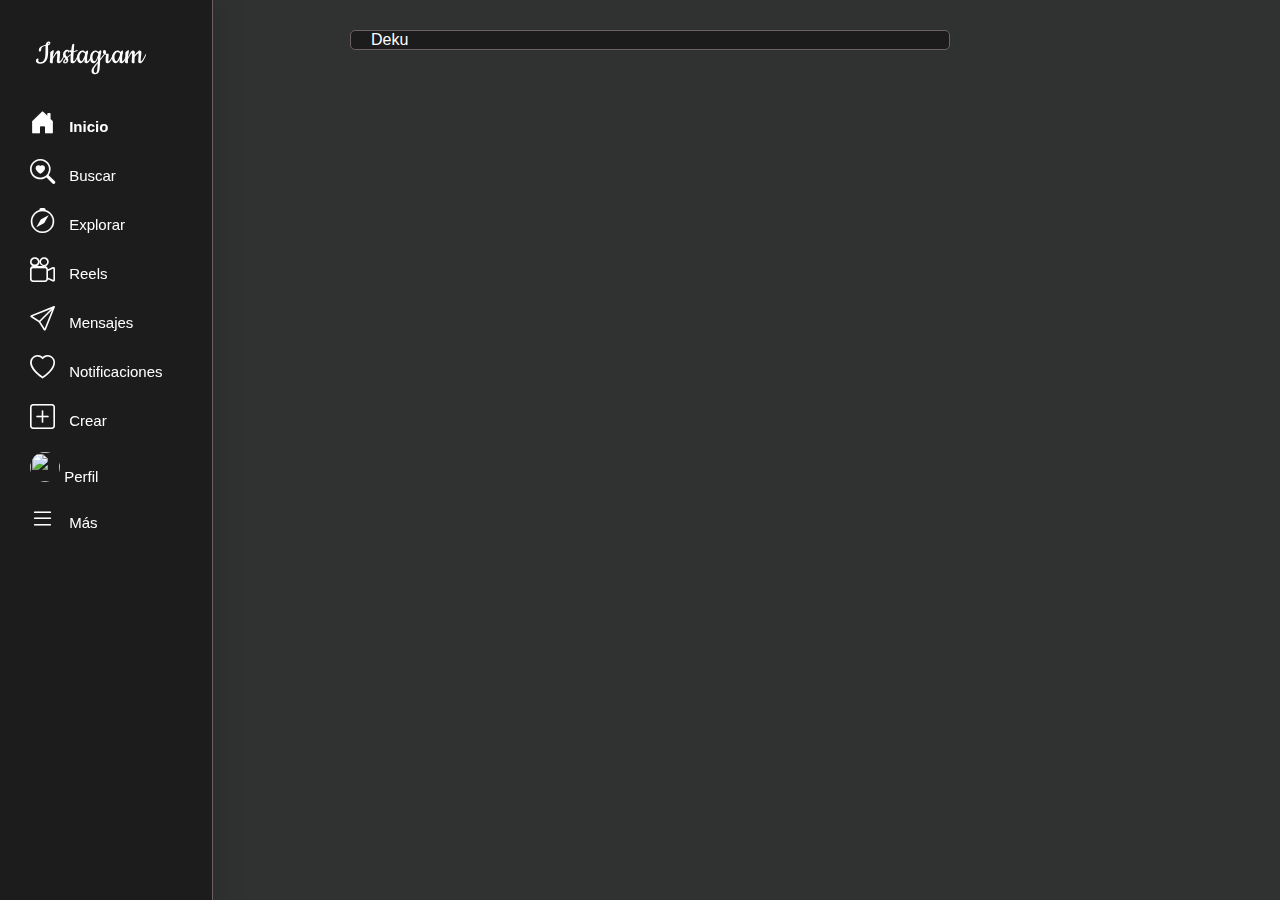
==== Proyecto01/index.html @ 879c804a "Avance de posicionamiento de las Stories" ====
<!DOCTYPE html>
<html lang="es">
<head>
    <meta charset="UTF-8">
    <meta http-equiv="X-UA-Compatible" content="IE=edge">
    <meta name="viewport" content="width=device-width, initial-scale=1.0">
    <link rel="stylesheet" href="./css/estilos.css">
    <!-- LIBRERIA DE ICONS BOOSTRAP -->
    <link rel="stylesheet" href="https://cdn.jsdelivr.net/npm/bootstrap-icons@1.10.3/font/bootstrap-icons.css">
    <!-- LINKS DE GOOGLE FONTS  -->
    <link rel="preconnect" href="https://fonts.googleapis.com">
    <link rel="preconnect" href="https://fonts.gstatic.com" crossorigin>
    <link href="https://fonts.googleapis.com/css2?family=Cookie&family=Lobster&display=swap" rel="stylesheet">
    <title>Instagram Itzel</title>
</head>
<body>
    <main>
        <nav>
            <!-- CREAMOS UN DIV PARA EL MENU DONDE PONEMOS EL ICONO DE BOOSTRAP JUNTO CON EL TEXTO -->
            <div class="menu">
                <a href="#" id="logo"> Instagram</a>
                <ul>
                    <li><a href="inicio.html"><i class="bi bi-house-door-fill"></i><strong> Inicio</strong></a></li>
                    <li><a href="#"><i class="bi bi-search-heart"></i> Buscar</a></li>
                    <li><a href="#"><i class="bi bi-compass"></i> Explorar</a></li>
                    <li><a href="#"><i class="bi bi-camera-reels"></i> Reels</a></li>
                    <li><a href="#"><i class="bi bi-send"></i> Mensajes</a></li>
                    <li><a href="#"><i class="bi bi-heart"></i> Notificaciones</a></li>
                    <li><a href="#"><i class="bi bi-plus-square"></i> Crear</a></li>
                    <li><a href="#"><img src="./assets/img/Captura de pantalla (40).png" alt=""> Perfil</a></li>
                    <li> <a href="" id="mas-info"> <i class="bi bi-list"></i> Más</a></li>
                </ul>
            
            </div>
        </nav>            
        <section>
            <div class="cuerpo-superior">
                <div class="Stories">Deku</div>
            </div>
        </section>
  
        <!-- EMPEZAMOS A CREAR LA SEGUNDA PARTE DE LA PAGINA DE INSTAGRAM -->

    </main>
</body>
</html>
---- Proyecto01/css/estilos.css ----
/* importamos hojas de estilo */
@import url('estilos_2.css');


/* RAIZ DE LOS COLORES */
:root{
    /* CREAMOS LAS VARIABLES DE COLOR DE LA SIGUIENTE MANERA */
    --bg-color: #303131;
    --menu-color: #1d1c1c;
    --text-color:#fff;
    --color-border: #6d5f5f;
}

/* SELECCIONAMOS TODA LA PAGINA EN SU TOTALIDAD "* SELECCIONA TODOS LOS ELEMENTOS DEL DOCUMENTO" */
/* TODO LO QUE PONGAMOS A QUI VA A AFECTAR ABSOLUTAMENTE TODOOO */
*{
    /* CON EL PADDING Y EL MARGIN SE SELECCIONA TODO HASTA LA ESQUINA */
  padding: 0;
  margin: 0;
  /* TEXT-DECORATIONLE QUITA LA LINEA DE ABAJO DE LOS LINKS DEL MENU */
  text-decoration: none;
  color: var(--text-color);
  font-family: 'Lucida Sans Unicode', 'Lucida Grande', sans-serif;
}


body{
    background-color: var(--bg-color);
}
/* PUNTO PARA LLAMAR LAS CLASES */
.menu{
    display: flex;
    flex-direction: column;
    background-color: var(--menu-color);
    color:var(--text-color);
    /* EL PISITION FIXED HACE QUE EL MENU SE QUEDE QUIETO MIENTRAS QUE EL USUARIO VA HACIENDO SCROLL */
    position:fixed;
    padding: 10px;
    width: 15%;
    /* altura del 100 para que agarre toda la pagina el menu */
    height: 100vh;
    border-right:1px solid var(--color-border);
    /* SOMBRA CUANDO SE LE PASE EL CURSOR */
    box-shadow:5px 0 30px rgba(0,0,0,.1);
}
.menu ul li a i{
    font-size: 25px;
    display: inline;
    padding: 10px;
}
.menu ul li a{
    display: block;
    padding: 10px;
    font-size: 15px;
}
.menu ul li a img{
    width: 30px;
    height: 30px;
    border-radius: 140%;
    margin-left: 10px;

}
/* HOVER SE OCUPA PARA CUANDO EL MOUSE SE PASA SOBRE LOS ELEMENTOS ESTOS SE PONGAN DE UN COLOR  */
a:hover{
    background-color:var(--bg-color);
    border-radius: 30px;

}

/* GATITO PARA TRAER LOS IDS  */
#logo{
    font-family:'Cookie', cursive;
    font-size: 35px;
    padding: 25px;
}
/* hola */
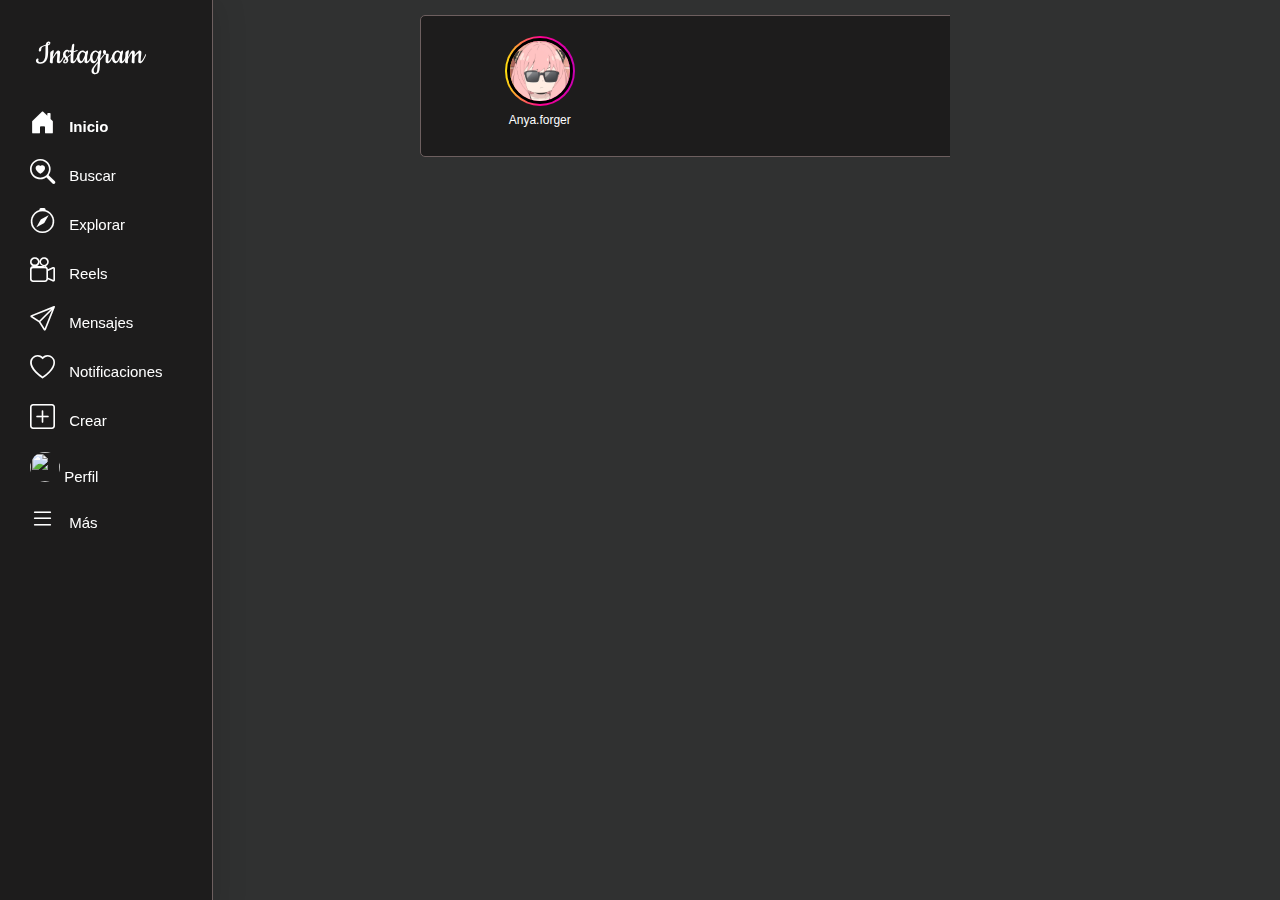
==== commit 9fb16c66: "Estilos de las historias gradientes completado" ====
--- a/Proyecto01/index.html
+++ b/Proyecto01/index.html
@@ -32,15 +32,30 @@
                 </ul>
             
             </div>
-        </nav>            
+        </nav>     
+        <!-- EMPEZAMOS A CREAR LA SEGUNDA PARTE DE LA PAGINA DE INSTAGRAM -->       
         <section>
             <div class="cuerpo-superior">
-                <div class="Stories">Deku</div>
-            </div>
+                <div class="Stories">
+                    <ul class="container-gradiente">
+                        <li class="image-container"><img src="./assets/img/anya.jpg" alt=""></li>
+                        <li><p>Anya.forger</p></li>
+                    </ul>
+                    <ul class="container-perfil">
+                        <li class="gradiente"><img src="" alt=""></li>
+                        <li><p></p></li>
+                    </ul>
+                    <ul class="container-perfil">
+                        <li class="gradiente"><img src="" alt=""></li>
+                        <li><p></p></li>
+                    </ul>
+                    <ul class="container-perfil">
+                        <li class="gradiente"><img src="" alt=""></li>
+                        <li><p></p></li>
+                    </ul>
+                    </div>
+                </div>
         </section>
-  
-        <!-- EMPEZAMOS A CREAR LA SEGUNDA PARTE DE LA PAGINA DE INSTAGRAM -->
-
     </main>
 </body>
 </html>--- a/Proyecto01/css/estilos.css
+++ b/Proyecto01/css/estilos.css
@@ -1,3 +1,7 @@
+
+/* px/16=rem (aqui rem son los mejores en vez de pixeles, la cantidad de pixeles entre 16 saldran los rems) */
+
+
 /* importamos hojas de estilo */
 @import url('estilos_2.css');
 
@@ -7,7 +11,7 @@
     /* CREAMOS LAS VARIABLES DE COLOR DE LA SIGUIENTE MANERA */
     --bg-color: #303131;
     --menu-color: #1d1c1c;
-    --text-color:#fff;
+    --text-color:#ffffff;
     --color-border: #6d5f5f;
 }
 
@@ -22,7 +26,6 @@
   color: var(--text-color);
   font-family: 'Lucida Sans Unicode', 'Lucida Grande', sans-serif;
 }
-
 
 body{
     background-color: var(--bg-color);
@@ -52,6 +55,7 @@
     display: block;
     padding: 10px;
     font-size: 15px;
+    color: var(--text-color);
 }
 .menu ul li a img{
     width: 30px;
@@ -72,6 +76,7 @@
     font-family:'Cookie', cursive;
     font-size: 35px;
     padding: 25px;
+    color: var(--text-color);
 }
 /* hola */
 
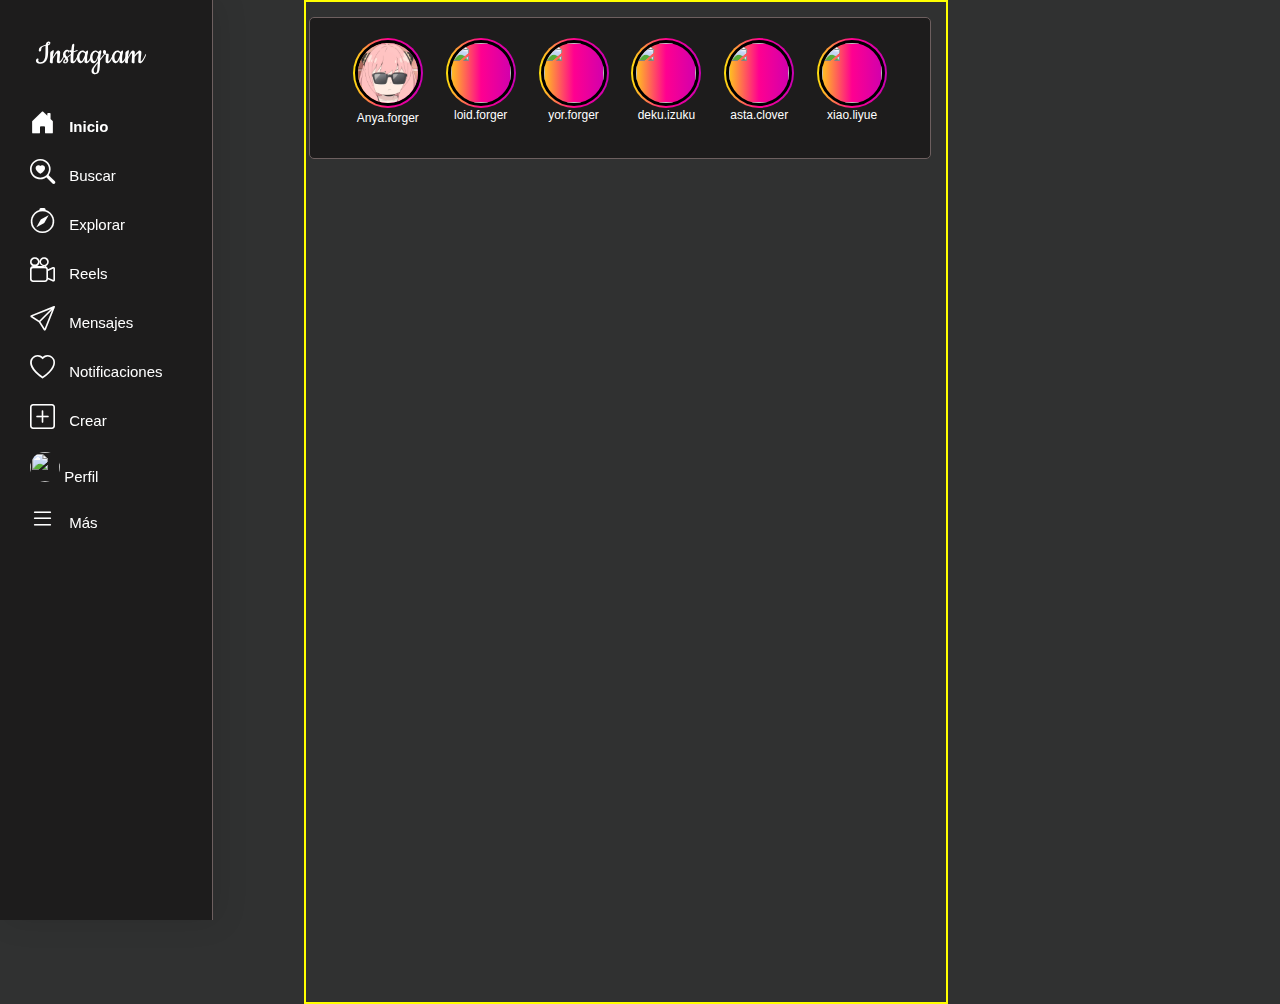
==== commit 53b2e0aa: "Stories puliendo detalles" ====
--- a/Proyecto01/index.html
+++ b/Proyecto01/index.html
@@ -39,19 +39,27 @@
                 <div class="Stories">
                     <ul class="container-gradiente">
                         <li class="image-container"><img src="./assets/img/anya.jpg" alt=""></li>
-                        <li><p>Anya.forger</p></li>
+                        <li><a href="#">Anya.forger</a></li>
                     </ul>
-                    <ul class="container-perfil">
-                        <li class="gradiente"><img src="" alt=""></li>
-                        <li><p></p></li>
+                    <ul class="container-gradiente">
+                        <li class="image-container"><img src="./assets/img/𝐋𝗈𝗂𝖽 𝐅𝗈𝗋𝗀𝖾𝗋.jpg" alt=""></li>
+                        <li><a href="#"href="#">loid.forger</a></li>
                     </ul>
-                    <ul class="container-perfil">
-                        <li class="gradiente"><img src="" alt=""></li>
-                        <li><p></p></li>
+                    <ul class="container-gradiente">
+                        <li class="image-container"><img src="./assets/img/𝐘𝗈𝗋 𝐅𝗈𝗋𝗀𝖾𝗋.jpg" alt=""></li>
+                        <li><a href="#">yor.forger</a></li>
                     </ul>
-                    <ul class="container-perfil">
-                        <li class="gradiente"><img src="" alt=""></li>
-                        <li><p></p></li>
+                    <ul class="container-gradiente">
+                        <li class="image-container"><img src="./assets/img/deku.jpg" alt=""></li>
+                        <li><a href="#">deku.izuku</a></li>
+                    </ul>
+                    <ul class="container-gradiente">
+                        <li class="image-container"><img src="./assets/img/asta.jpg" alt=""></li>
+                        <li><a href="#">asta.clover</a></li>
+                    </ul>
+                    <ul class="container-gradiente">
+                        <li class="image-container"><img src="./assets/img/xiao.jpg" alt=""></li>
+                        <li><a href="#">xiao.liyue</a></li>
                     </ul>
                     </div>
                 </div>
--- a/Proyecto01/css/estilos.css
+++ b/Proyecto01/css/estilos.css
@@ -29,6 +29,7 @@
 
 body{
     background-color: var(--bg-color);
+    background: var(--bg-color);
 }
 /* PUNTO PARA LLAMAR LAS CLASES */
 .menu{
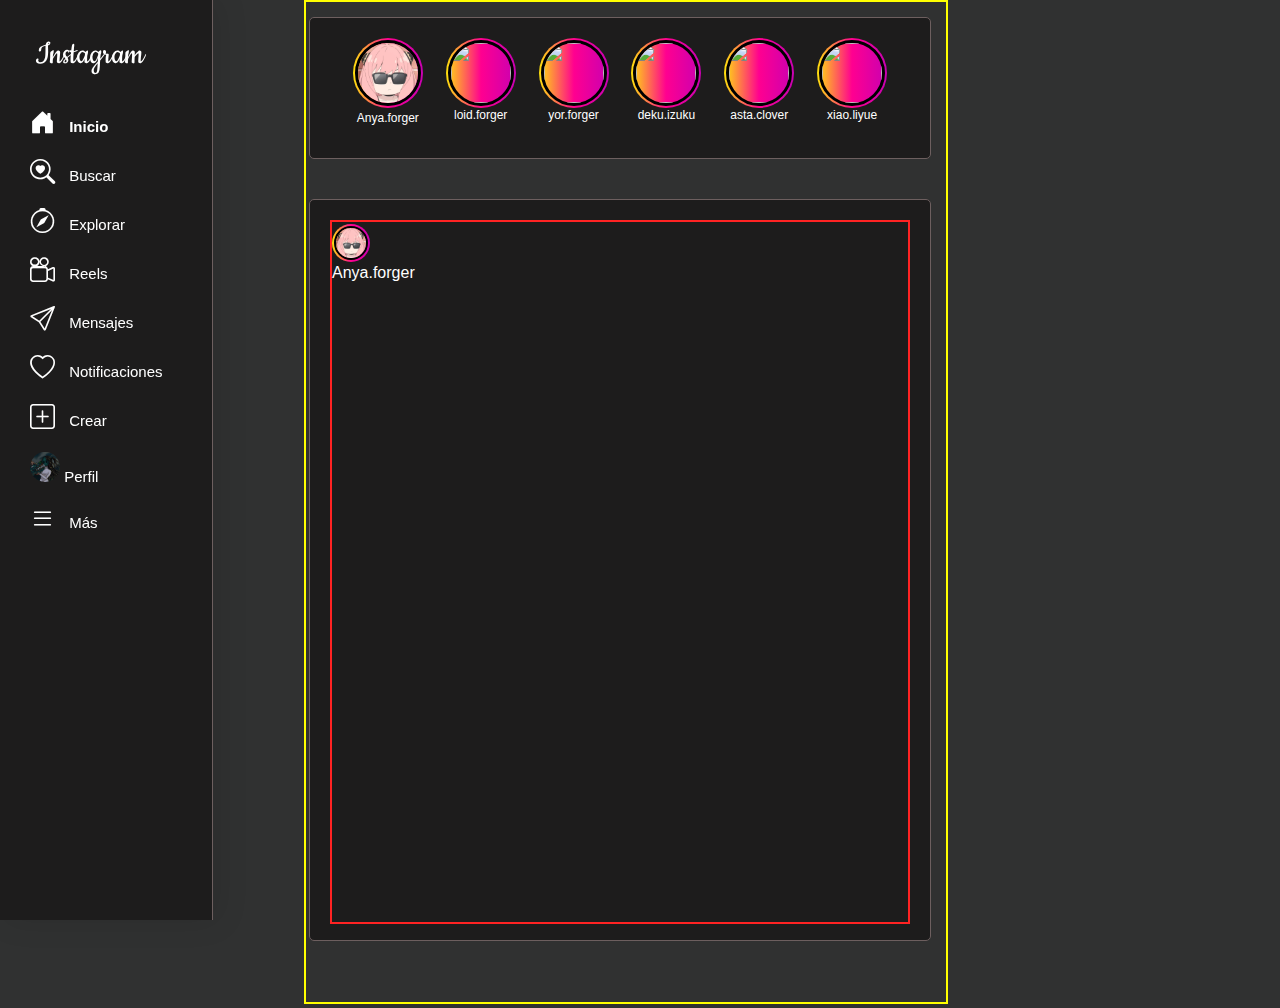
==== commit 4bc872ad: "listo la parte de post solo icono de perfil" ====
--- a/Proyecto01/index.html
+++ b/Proyecto01/index.html
@@ -27,7 +27,7 @@
                     <li><a href="#"><i class="bi bi-send"></i> Mensajes</a></li>
                     <li><a href="#"><i class="bi bi-heart"></i> Notificaciones</a></li>
                     <li><a href="#"><i class="bi bi-plus-square"></i> Crear</a></li>
-                    <li><a href="#"><img src="./assets/img/Captura de pantalla (40).png" alt=""> Perfil</a></li>
+                    <li><a href="#"><img src="./assets/img/itzell.png" alt=""> Perfil</a></li>
                     <li> <a href="" id="mas-info"> <i class="bi bi-list"></i> Más</a></li>
                 </ul>
             
@@ -36,6 +36,7 @@
         <!-- EMPEZAMOS A CREAR LA SEGUNDA PARTE DE LA PAGINA DE INSTAGRAM -->       
         <section>
             <div class="cuerpo-superior">
+                <!-- SE CREA UN CONTENEDOR PARA LA PARTE DE LAS STORIES Y DENTRO DE ESTE OTRO CONTENEDOR PARA CADA PERFIL -->
                 <div class="Stories">
                     <ul class="container-gradiente">
                         <li class="image-container"><img src="./assets/img/anya.jpg" alt=""></li>
@@ -62,6 +63,16 @@
                         <li><a href="#">xiao.liyue</a></li>
                     </ul>
                     </div>
+                    <!-- CONTENDOR DONDE VAN A IR LOS POST DE LOS PERFILES -->
+                    <div class="container-posts">
+                        <!-- CONTENEDOR DE SOLO UN PERFIL -->
+                        <div class="perfil-container">
+                            <div class="perfil-gradient-container">
+                                <a class="image-container"><img src="./assets/img/anya.jpg" alt=""></a></a>
+                                <a href="#">Anya.forger</a> 
+                            </div>
+                        </div>
+                    </div>
                 </div>
         </section>
     </main>
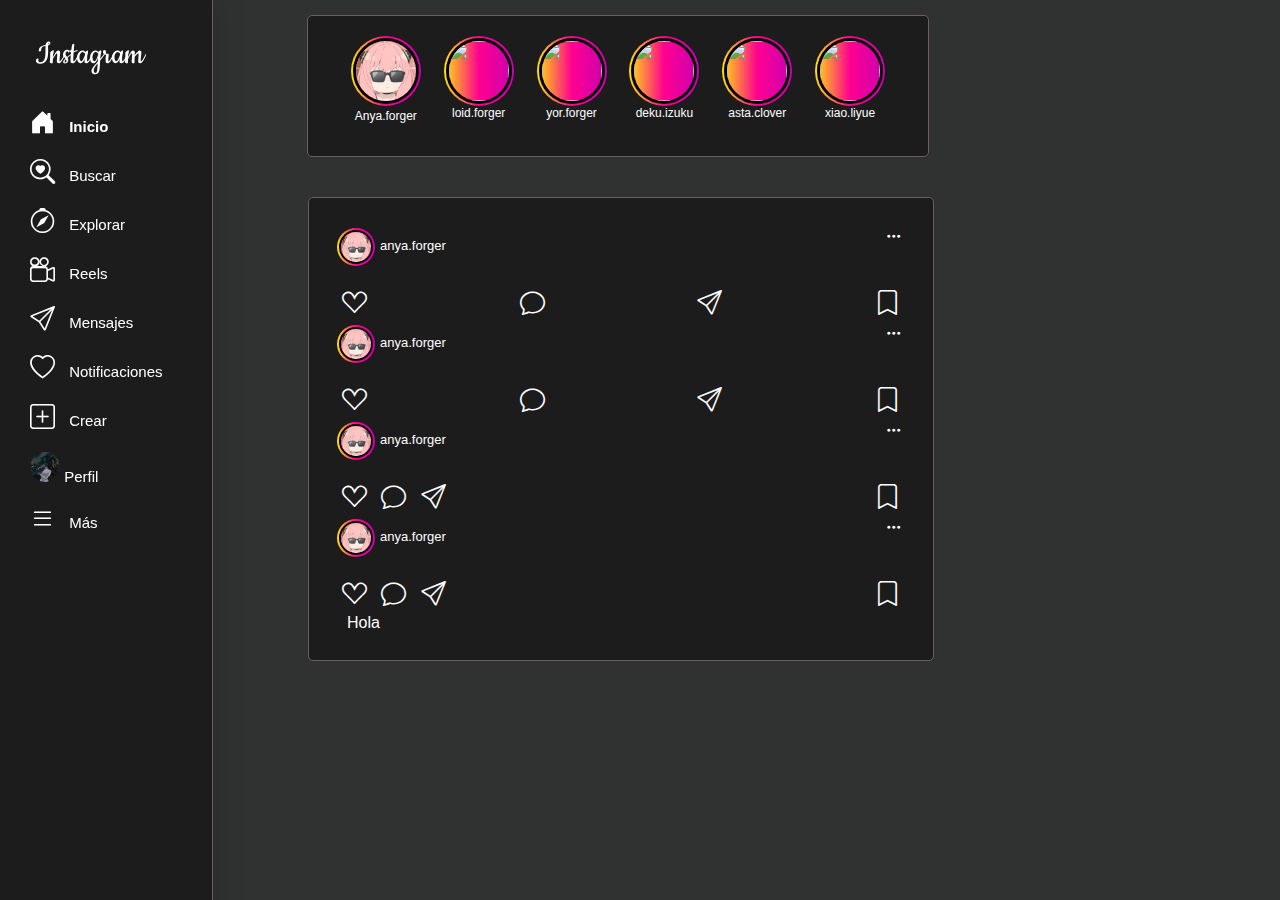
==== commit f0e7be40: "Ajustando los iconos y tamaño de los post" ====
--- a/Proyecto01/index.html
+++ b/Proyecto01/index.html
@@ -63,15 +63,73 @@
                         <li><a href="#">xiao.liyue</a></li>
                     </ul>
                     </div>
+
+
                     <!-- CONTENDOR DONDE VAN A IR LOS POST DE LOS PERFILES -->
                     <div class="container-posts">
                         <!-- CONTENEDOR DE SOLO UN PERFIL -->
-                        <div class="perfil-container">
                             <div class="perfil-gradient-container">
-                                <a class="image-container"><img src="./assets/img/anya.jpg" alt=""></a></a>
-                                <a href="#">Anya.forger</a> 
+                                <div class="image-cont"><img src="./assets/img/anya.jpg" alt=""></div>
+                                <p class="user-name"> <a href="#">anya.forger </a></p><i class="bi bi-three-dots"></i>
                             </div>
-                        </div>
+                            <img src="./assets/img/anya-post.jpg" alt="" class="img-post">
+                            <div class="info-post">
+                                <div class="icons-post">
+                                    <i class="bi bi-suit-heart"></i>
+                                    <i class="bi bi-chat"></i>
+                                    <i class="bi bi-send"></i>
+                                    <i class="bi bi-bookmark"></i>
+                                </div>
+                            </div>
+                            <!-- CONTENEDOR DE SOLO UN PERFIL -->
+                            <div class="perfil-gradient-container">
+                                <div class="image-cont"><img src="./assets/img/anya.jpg" alt=""></div>
+                                <p class="user-name"> <a href="#">anya.forger </a></p><i class="bi bi-three-dots"></i>
+                            </div>
+                            <img src="./assets/img/anya-post.jpg" alt="" class="img-post">
+                            <div class="info-post">
+                                <div class="icons-post">
+                                    <i class="bi bi-suit-heart"></i>
+                                    <i class="bi bi-chat"></i>
+                                    <i class="bi bi-send"></i>
+                                    <i class="bi bi-bookmark"></i>
+                                </div>
+                            </div>
+                            <!-- CONTENEDOR DE SOLO UN PERFIL -->
+                            <div class="perfil-gradient-container">
+                                <div class="image-cont"><img src="./assets/img/anya.jpg" alt=""></div>
+                                <p class="user-name"> <a href="#">anya.forger </a></p><i class="bi bi-three-dots"></i>
+                            </div>
+                            <img src="./assets/img/anya-post.jpg" alt="" class="img-post">
+                            <div class="info-post">
+                                <div class="icons-post">
+                                    <div class="icono-izquierda">
+                                    <i class="bi bi-suit-heart"></i>
+                                    <i class="bi bi-chat"></i>
+                                    <i class="bi bi-send"></i>
+                                    </div>
+                                    <i class="bi bi-bookmark"></i>
+                                </div>
+                            </div>
+                            <!-- CONTENEDOR DE SOLO UN PERFIL -->
+                            <div class="perfil-gradient-container">
+                                <div class="image-cont"><img src="./assets/img/anya.jpg" alt=""></div>
+                                <p class="user-name"> <a href="#">anya.forger </a></p><i class="bi bi-three-dots"></i>
+                            </div>
+                            <img src="./assets/img/anya-post.jpg" alt="" class="img-post">
+                            <div class="info-post">
+                                <div class="icons-post">
+                                    <div class="icono-izquierda">
+                                    <i class="bi bi-suit-heart"></i>
+                                    <i class="bi bi-chat"></i>
+                                    <i class="bi bi-send"></i>
+                                    </div>
+                                    <i class="bi bi-bookmark"></i>
+                                </div>
+                                <div class="descripcion">
+                                    <a href="#">Hola</a>
+                                </div>
+                            </div>
                     </div>
                 </div>
         </section>
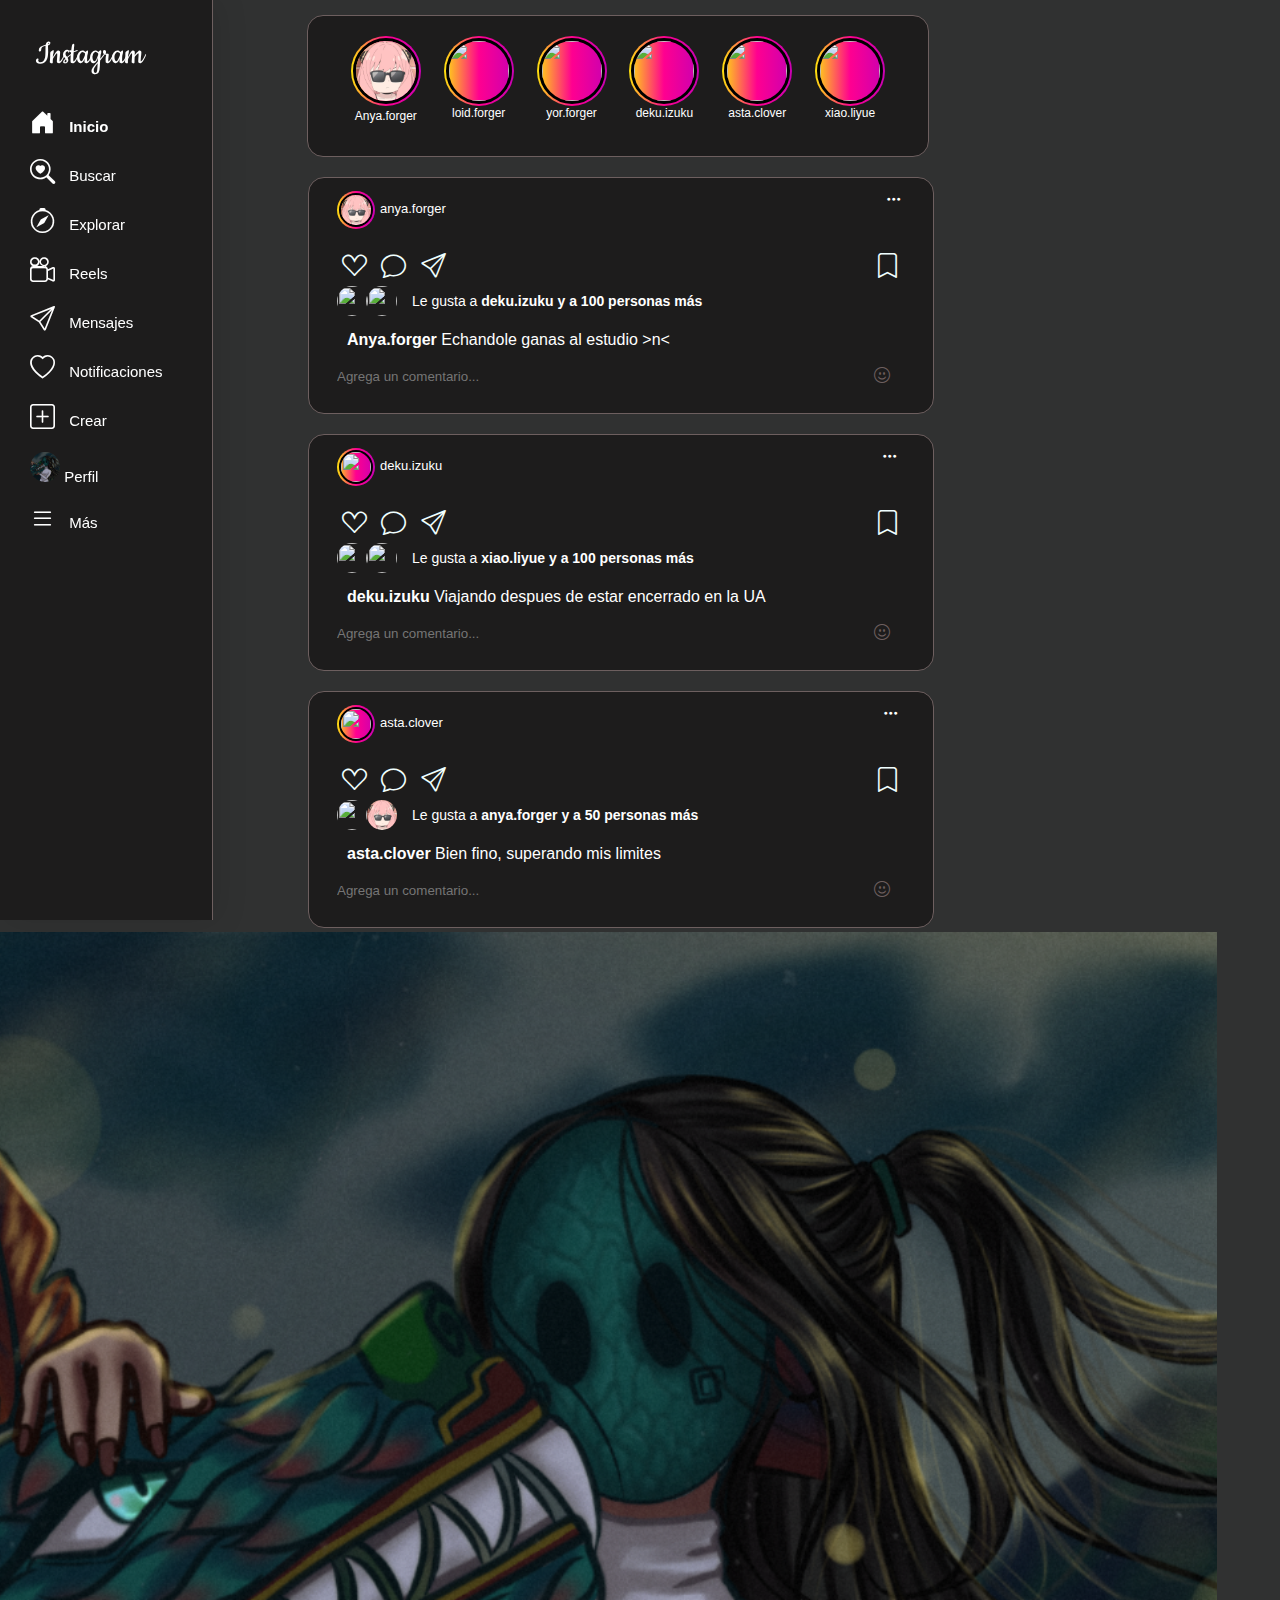
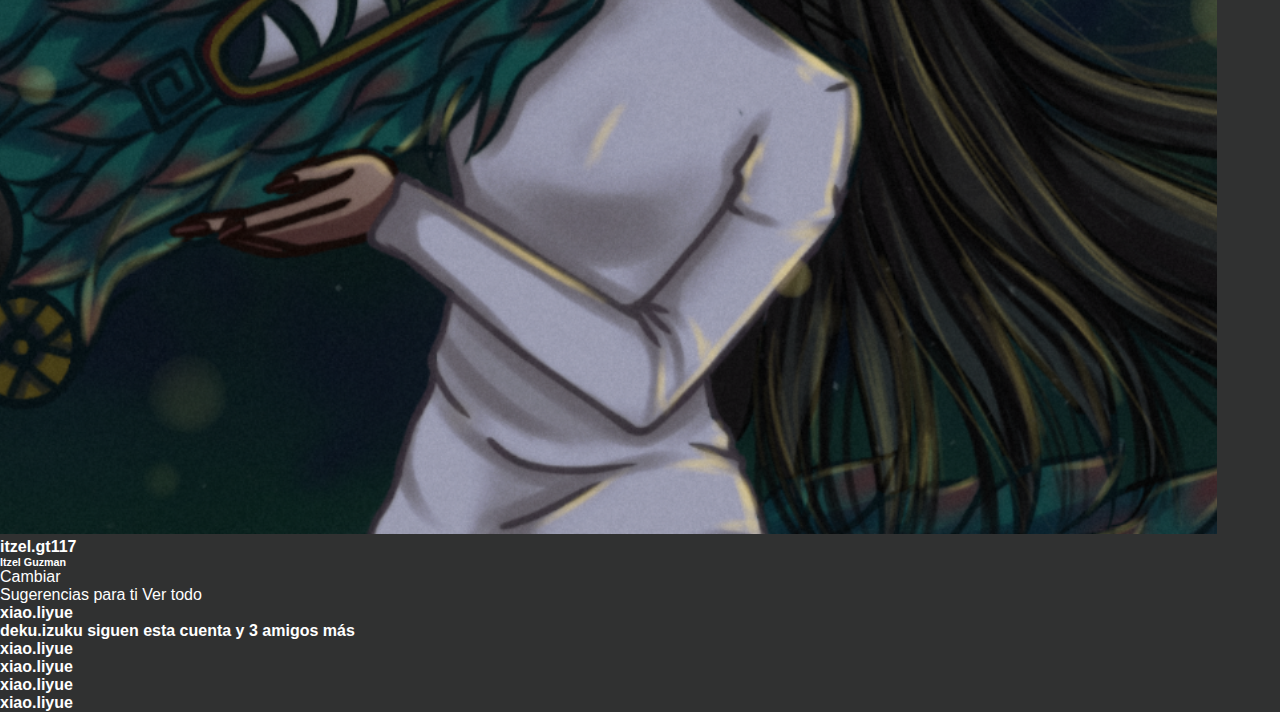
==== commit df04b371: "inicializacion de sugerencias de perfiles en instagram" ====
--- a/Proyecto01/index.html
+++ b/Proyecto01/index.html
@@ -32,7 +32,7 @@
                 </ul>
             
             </div>
-        </nav>     
+        </nav>    
         <!-- EMPEZAMOS A CREAR LA SEGUNDA PARTE DE LA PAGINA DE INSTAGRAM -->       
         <section>
             <div class="cuerpo-superior">
@@ -63,38 +63,8 @@
                         <li><a href="#">xiao.liyue</a></li>
                     </ul>
                     </div>
-
-
                     <!-- CONTENDOR DONDE VAN A IR LOS POST DE LOS PERFILES -->
                     <div class="container-posts">
-                        <!-- CONTENEDOR DE SOLO UN PERFIL -->
-                            <div class="perfil-gradient-container">
-                                <div class="image-cont"><img src="./assets/img/anya.jpg" alt=""></div>
-                                <p class="user-name"> <a href="#">anya.forger </a></p><i class="bi bi-three-dots"></i>
-                            </div>
-                            <img src="./assets/img/anya-post.jpg" alt="" class="img-post">
-                            <div class="info-post">
-                                <div class="icons-post">
-                                    <i class="bi bi-suit-heart"></i>
-                                    <i class="bi bi-chat"></i>
-                                    <i class="bi bi-send"></i>
-                                    <i class="bi bi-bookmark"></i>
-                                </div>
-                            </div>
-                            <!-- CONTENEDOR DE SOLO UN PERFIL -->
-                            <div class="perfil-gradient-container">
-                                <div class="image-cont"><img src="./assets/img/anya.jpg" alt=""></div>
-                                <p class="user-name"> <a href="#">anya.forger </a></p><i class="bi bi-three-dots"></i>
-                            </div>
-                            <img src="./assets/img/anya-post.jpg" alt="" class="img-post">
-                            <div class="info-post">
-                                <div class="icons-post">
-                                    <i class="bi bi-suit-heart"></i>
-                                    <i class="bi bi-chat"></i>
-                                    <i class="bi bi-send"></i>
-                                    <i class="bi bi-bookmark"></i>
-                                </div>
-                            </div>
                             <!-- CONTENEDOR DE SOLO UN PERFIL -->
                             <div class="perfil-gradient-container">
                                 <div class="image-cont"><img src="./assets/img/anya.jpg" alt=""></div>
@@ -110,29 +80,92 @@
                                     </div>
                                     <i class="bi bi-bookmark"></i>
                                 </div>
-                            </div>
-                            <!-- CONTENEDOR DE SOLO UN PERFIL -->
-                            <div class="perfil-gradient-container">
-                                <div class="image-cont"><img src="./assets/img/anya.jpg" alt=""></div>
-                                <p class="user-name"> <a href="#">anya.forger </a></p><i class="bi bi-three-dots"></i>
-                            </div>
-                            <img src="./assets/img/anya-post.jpg" alt="" class="img-post">
-                            <div class="info-post">
-                                <div class="icons-post">
-                                    <div class="icono-izquierda">
-                                    <i class="bi bi-suit-heart"></i>
-                                    <i class="bi bi-chat"></i>
-                                    <i class="bi bi-send"></i>
-                                    </div>
-                                    <i class="bi bi-bookmark"></i>
+                                <div class="likes-reactions">
+                                    <img src="./assets/img/deku.jpg" alt="">
+                                    <img src="./assets/img/xiao.jpg" alt="">
+                                    <span>Le gusta a <strong>deku.izuku y a 100 personas más</strong> </span>
                                 </div>
                                 <div class="descripcion">
-                                    <a href="#">Hola</a>
+                                    <strong><a href="#">Anya.forger</a> </strong><span>Echandole ganas al estudio >n<</span>
                                 </div>
+                                <input type="text" placeholder="Agrega un comentario..."><i class="bi bi-emoji-smile"></i>
                             </div>
                     </div>
+                    <div class="container-posts">
+                        <!-- CONTENEDOR DE SOLO UN PERFIL -->
+                        <div class="perfil-gradient-container">
+                            <div class="image-cont"><img src="./assets/img/deku.jpg" alt=""></div>
+                            <p class="user-name"> <a href="#">deku.izuku</a></p><i class="bi bi-three-dots"></i>
+                        </div>
+                        <img src="./assets/img/deku-post.jpg" alt="" class="img-post">
+                        <div class="info-post">
+                            <div class="icons-post">
+                                <div class="icono-izquierda">
+                                <i class="bi bi-suit-heart"></i>
+                                <i class="bi bi-chat"></i>
+                                <i class="bi bi-send"></i>
+                                </div>
+                                <i class="bi bi-bookmark"></i>
+                            </div>
+                            <div class="likes-reactions">
+                                <img src="./assets/img/𝐋𝗈𝗂𝖽 𝐅𝗈𝗋𝗀𝖾𝗋.jpg" alt="">
+                                <img src="./assets/img/xiao.jpg" alt="">
+                                <span>Le gusta a <strong>xiao.liyue y a 100 personas más</strong> </span>
+                            </div>
+                            <div class="descripcion">
+                                <strong><a href="#">deku.izuku</a> </strong><span>Viajando despues de estar encerrado en la UA</span>
+                            </div>
+                            <input type="text" placeholder="Agrega un comentario..."><i class="bi bi-emoji-smile"></i>
+                        </div>
+                </div>
+                <div class="container-posts">
+                    <!-- CONTENEDOR DE SOLO UN PERFIL -->
+                    <div class="perfil-gradient-container">
+                        <div class="image-cont"><img src="./assets/img/asta.jpg" alt=""></div>
+                        <p class="user-name"> <a href="#">asta.clover</a></p><i class="bi bi-three-dots"></i>
+                    </div>
+                    <img src="./assets/img/asta-post.jpg" alt="" class="img-post">
+                    <div class="info-post">
+                        <div class="icons-post">
+                            <div class="icono-izquierda">
+                            <i class="bi bi-suit-heart"></i>
+                            <i class="bi bi-chat"></i>
+                            <i class="bi bi-send"></i>
+                            </div>
+                            <i class="bi bi-bookmark"></i>
+                        </div>
+                        <div class="likes-reactions">
+                            <img src="./assets/img/deku.jpg" alt="">
+                            <img src="./assets/img/anya.jpg" alt="">
+                            <span>Le gusta a <strong>anya.forger y a 50 personas más</strong> </span>
+                        </div>
+                        <div class="descripcion">
+                            <strong><a href="#">asta.clover</a> </strong><span>Bien fino, superando mis limites</span>
+                        </div>
+                        <input type="text" placeholder="Agrega un comentario..."><i class="bi bi-emoji-smile"></i>
+                    </div>
+                </div>
                 </div>
         </section>
     </main>
+    <!-- EMPIEZA LA TERCERA PARTE DE INSTAGRAM LA PARTE DE SUGERENCIAS DE PERFILES -->
+    <section>
+        <div class="sugerencias-container">
+            <div class="perfil-sugerencias">
+                <img src="./assets/img/itzell.png" alt=""> <strong><a href="#">itzel.gt117</a><h6>Itzel Guzman</h6></strong>
+                <a href="#" class="cam">Cambiar</a>
+            </div>
+            <p>Sugerencias para ti <a href="#">Ver todo</a></p>
+            <div class="sugerencias-suge">
+                <ul>
+                    <li><img src="./assets/img/xiao.jpg" alt=""><strong><a href="#">xiao.liyue</a><p>deku.izuku siguen esta cuenta y 3 amigos más</p></strong></li>
+                    <li><img src="./assets/img/xiao.jpg" alt=""><strong><a href="#">xiao.liyue</a></strong></li>
+                    <li><img src="./assets/img/xiao.jpg" alt=""><strong><a href="#">xiao.liyue</a></strong></li>
+                    <li><img src="./assets/img/xiao.jpg" alt=""><strong><a href="#">xiao.liyue</a></strong></li>
+                    <li><img src="./assets/img/xiao.jpg" alt=""><strong><a href="#">xiao.liyue</a></strong></li>
+                </ul>
+            </div>
+        </div>
+    </section> 
 </body>
 </html>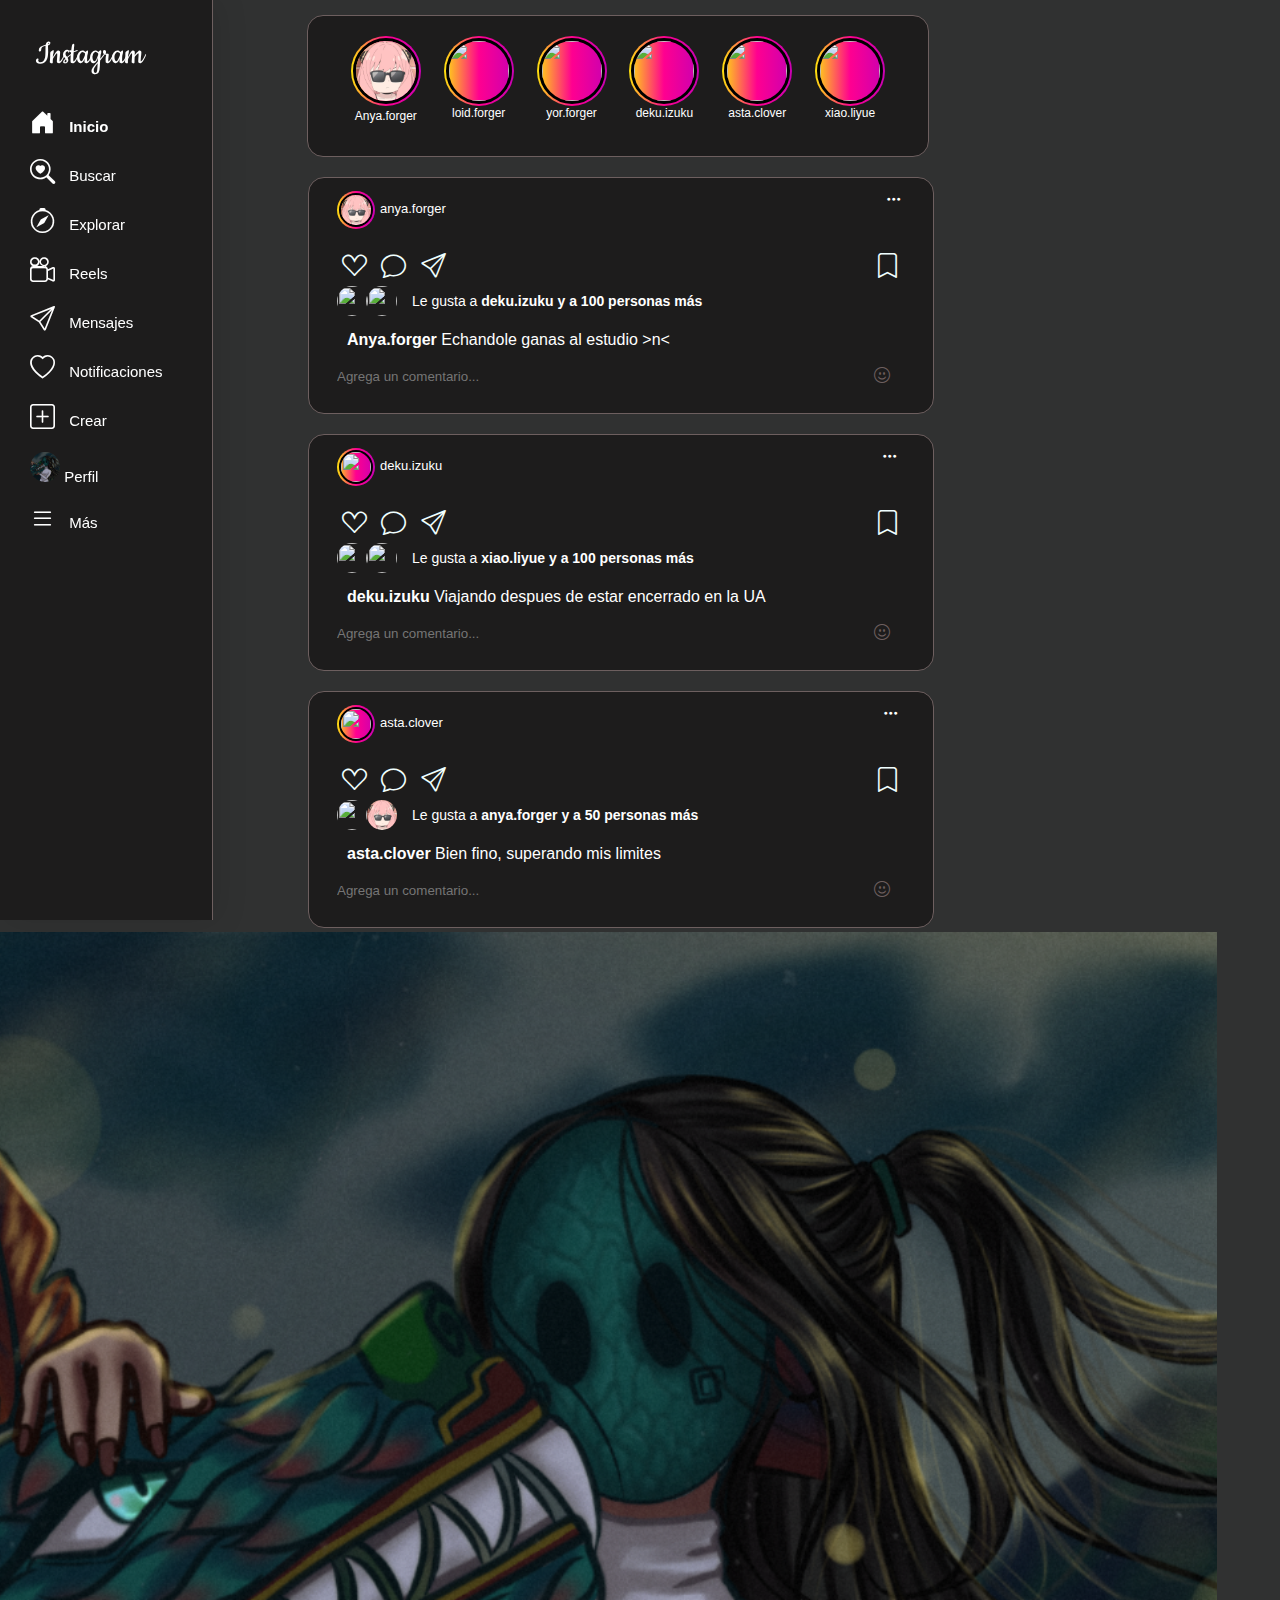
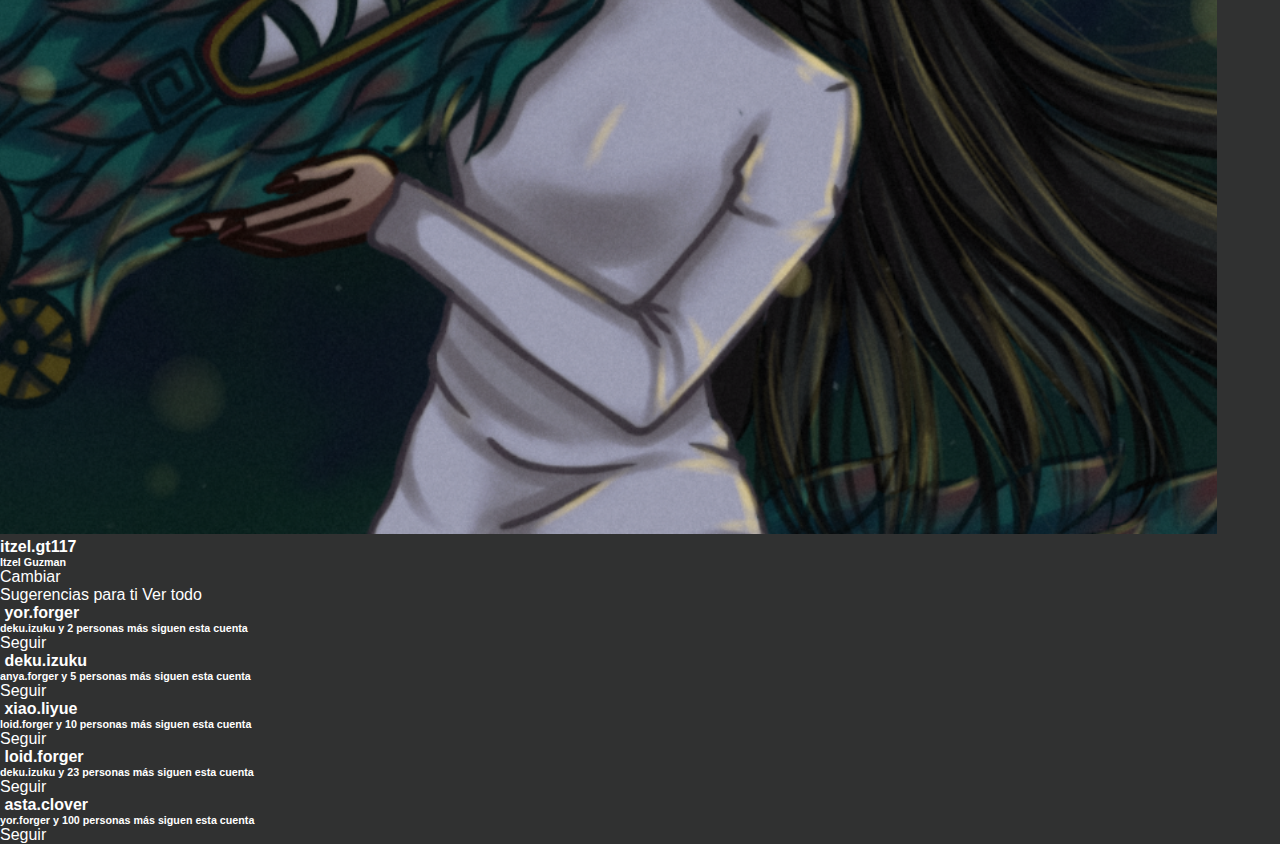
==== commit e1299caa: "sugerencias completado" ====
--- a/Proyecto01/index.html
+++ b/Proyecto01/index.html
@@ -156,14 +156,25 @@
                 <a href="#" class="cam">Cambiar</a>
             </div>
             <p>Sugerencias para ti <a href="#">Ver todo</a></p>
-            <div class="sugerencias-suge">
-                <ul>
-                    <li><img src="./assets/img/xiao.jpg" alt=""><strong><a href="#">xiao.liyue</a><p>deku.izuku siguen esta cuenta y 3 amigos más</p></strong></li>
-                    <li><img src="./assets/img/xiao.jpg" alt=""><strong><a href="#">xiao.liyue</a></strong></li>
-                    <li><img src="./assets/img/xiao.jpg" alt=""><strong><a href="#">xiao.liyue</a></strong></li>
-                    <li><img src="./assets/img/xiao.jpg" alt=""><strong><a href="#">xiao.liyue</a></strong></li>
-                    <li><img src="./assets/img/xiao.jpg" alt=""><strong><a href="#">xiao.liyue</a></strong></li>
-                </ul>
+            <div class="perfil-sug">
+                <img src="./assets/img/𝐘𝗈𝗋 𝐅𝗈𝗋𝗀𝖾𝗋.jpg" alt=""> <strong><a href="#">yor.forger</a><h6>deku.izuku y 2 personas más siguen esta cuenta</h6></strong>
+                <a href="#" class="cam">Seguir</a>
+            </div>
+            <div class="perfil-sug">
+                <img src="./assets/img/deku.jpg" alt=""> <strong><a href="#">deku.izuku</a><h6>anya.forger y 5 personas más siguen esta cuenta</h6></strong>
+                <a href="#" class="cam">Seguir</a>
+            </div>
+            <div class="perfil-sug">
+                <img src="./assets/img/xiao.jpg" alt=""> <strong><a href="#">xiao.liyue</a><h6>loid.forger y 10 personas más siguen esta cuenta</h6></strong>
+                <a href="#" class="cam">Seguir</a>
+            </div>
+            <div class="perfil-sug">
+                <img src="./assets/img/𝐋𝗈𝗂𝖽 𝐅𝗈𝗋𝗀𝖾𝗋.jpg" alt=""> <strong><a href="#">loid.forger</a><h6>deku.izuku y 23 personas más siguen esta cuenta</h6></strong>
+                <a href="#" class="cam">Seguir</a>
+            </div>
+            <div class="perfil-sug">
+                <img src="./assets/img/asta.jpg" alt=""> <strong><a href="#">asta.clover</a><h6>yor.forger y 100 personas más siguen esta cuenta</h6></strong>
+                <a href="#" class="cam">Seguir</a>
             </div>
         </div>
     </section> 
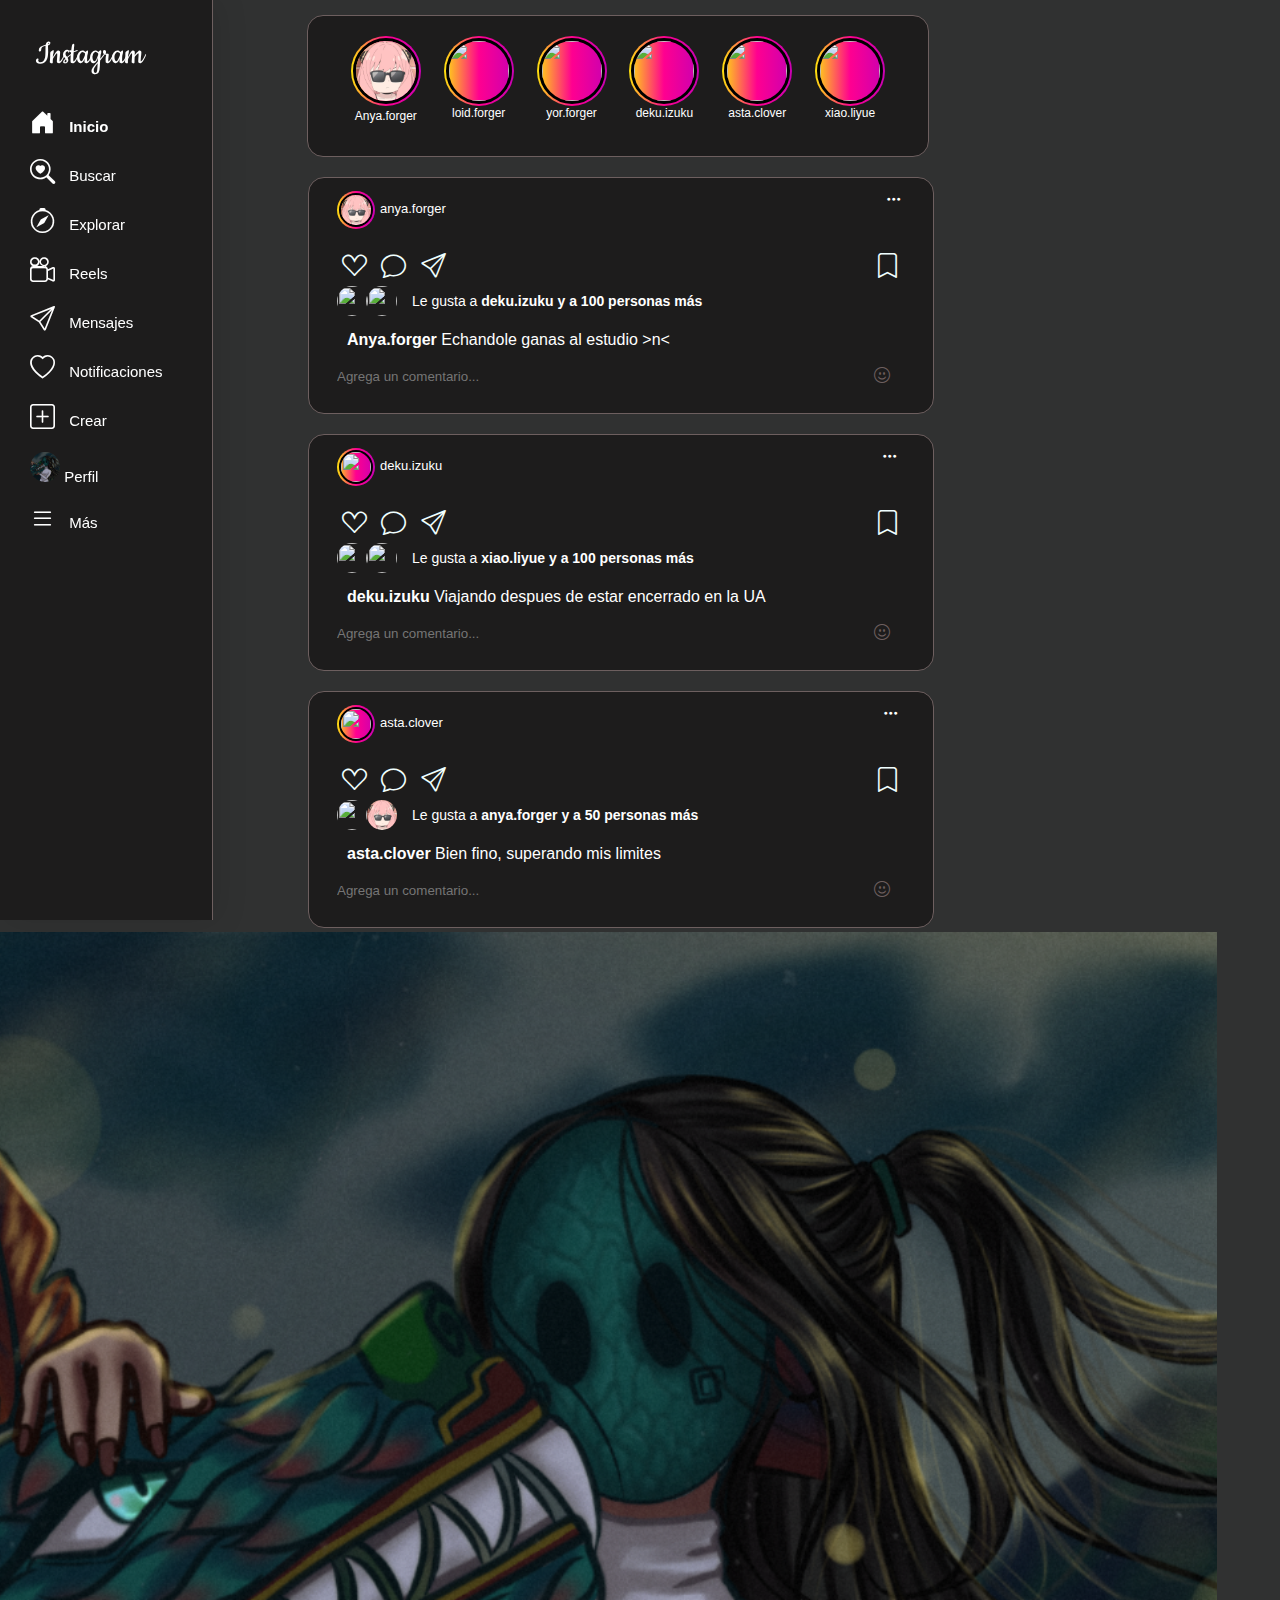
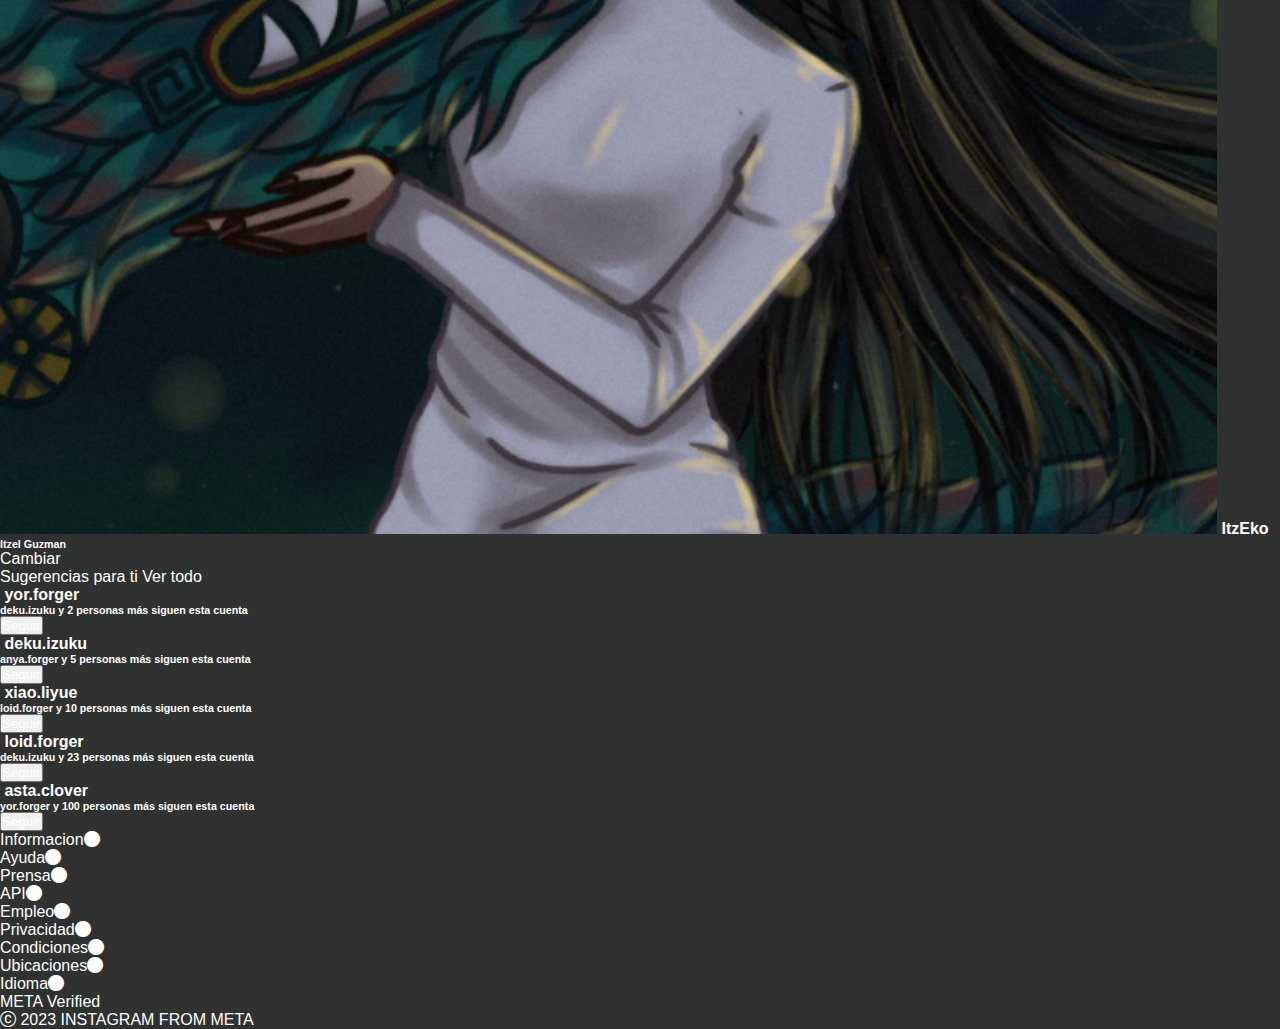
==== commit f9a7ae53: "Puliendo detalles de links en href" ====
--- a/Proyecto01/index.html
+++ b/Proyecto01/index.html
@@ -22,12 +22,12 @@
                 <ul>
                     <li><a href="inicio.html"><i class="bi bi-house-door-fill"></i><strong> Inicio</strong></a></li>
                     <li><a href="#"><i class="bi bi-search-heart"></i> Buscar</a></li>
-                    <li><a href="#"><i class="bi bi-compass"></i> Explorar</a></li>
-                    <li><a href="#"><i class="bi bi-camera-reels"></i> Reels</a></li>
-                    <li><a href="#"><i class="bi bi-send"></i> Mensajes</a></li>
+                    <li><a href="explorar.html"><i class="bi bi-compass"></i> Explorar</a></li>
+                    <li><a href="reels.html"><i class="bi bi-camera-reels"></i> Reels</a></li>
+                    <li><a href="mensajes.html"><i class="bi bi-send"></i> Mensajes</a></li>
                     <li><a href="#"><i class="bi bi-heart"></i> Notificaciones</a></li>
                     <li><a href="#"><i class="bi bi-plus-square"></i> Crear</a></li>
-                    <li><a href="#"><img src="./assets/img/itzell.png" alt=""> Perfil</a></li>
+                    <li><a href="perfil.html"><img src="./assets/img/itzell.png" alt=""> Perfil</a></li>
                     <li> <a href="" id="mas-info"> <i class="bi bi-list"></i> Más</a></li>
                 </ul>
             
@@ -40,27 +40,27 @@
                 <div class="Stories">
                     <ul class="container-gradiente">
                         <li class="image-container"><img src="./assets/img/anya.jpg" alt=""></li>
-                        <li><a href="#">Anya.forger</a></li>
+                        <li><a href="./perfiles/anyaperfil.html">Anya.forger</a></li>
                     </ul>
                     <ul class="container-gradiente">
                         <li class="image-container"><img src="./assets/img/𝐋𝗈𝗂𝖽 𝐅𝗈𝗋𝗀𝖾𝗋.jpg" alt=""></li>
-                        <li><a href="#"href="#">loid.forger</a></li>
+                        <li><a href="./perfiles/loidperfil.html"href="#">loid.forger</a></li>
                     </ul>
                     <ul class="container-gradiente">
                         <li class="image-container"><img src="./assets/img/𝐘𝗈𝗋 𝐅𝗈𝗋𝗀𝖾𝗋.jpg" alt=""></li>
-                        <li><a href="#">yor.forger</a></li>
+                        <li><a href="./perfiles/yorperfil.html">yor.forger</a></li>
                     </ul>
                     <ul class="container-gradiente">
                         <li class="image-container"><img src="./assets/img/deku.jpg" alt=""></li>
-                        <li><a href="#">deku.izuku</a></li>
+                        <li><a href="./perfiles/dekuperfil.html">deku.izuku</a></li>
                     </ul>
                     <ul class="container-gradiente">
                         <li class="image-container"><img src="./assets/img/asta.jpg" alt=""></li>
-                        <li><a href="#">asta.clover</a></li>
+                        <li><a href="./perfiles/astaperfil.html">asta.clover</a></li>
                     </ul>
                     <ul class="container-gradiente">
                         <li class="image-container"><img src="./assets/img/xiao.jpg" alt=""></li>
-                        <li><a href="#">xiao.liyue</a></li>
+                        <li><a href="./perfiles/xiaoperfil.html">xiao.liyue</a></li>
                     </ul>
                     </div>
                     <!-- CONTENDOR DONDE VAN A IR LOS POST DE LOS PERFILES -->
@@ -152,29 +152,44 @@
     <section>
         <div class="sugerencias-container">
             <div class="perfil-sugerencias">
-                <img src="./assets/img/itzell.png" alt=""> <strong><a href="#">itzel.gt117</a><h6>Itzel Guzman</h6></strong>
+                <img src="./assets/img/itzell.png" alt=""> <strong><a href="#">ItzEko</a><h6>Itzel Guzman</h6></strong>
                 <a href="#" class="cam">Cambiar</a>
             </div>
-            <p>Sugerencias para ti <a href="#">Ver todo</a></p>
+            <p>Sugerencias para ti <a href="vertodo.html">Ver todo</a></p>
             <div class="perfil-sug">
                 <img src="./assets/img/𝐘𝗈𝗋 𝐅𝗈𝗋𝗀𝖾𝗋.jpg" alt=""> <strong><a href="#">yor.forger</a><h6>deku.izuku y 2 personas más siguen esta cuenta</h6></strong>
-                <a href="#" class="cam">Seguir</a>
+                <button>Seguir</button>
             </div>
             <div class="perfil-sug">
                 <img src="./assets/img/deku.jpg" alt=""> <strong><a href="#">deku.izuku</a><h6>anya.forger y 5 personas más siguen esta cuenta</h6></strong>
-                <a href="#" class="cam">Seguir</a>
+                <button>Seguir</button>
             </div>
             <div class="perfil-sug">
                 <img src="./assets/img/xiao.jpg" alt=""> <strong><a href="#">xiao.liyue</a><h6>loid.forger y 10 personas más siguen esta cuenta</h6></strong>
-                <a href="#" class="cam">Seguir</a>
+                <button>Seguir</button>
             </div>
             <div class="perfil-sug">
                 <img src="./assets/img/𝐋𝗈𝗂𝖽 𝐅𝗈𝗋𝗀𝖾𝗋.jpg" alt=""> <strong><a href="#">loid.forger</a><h6>deku.izuku y 23 personas más siguen esta cuenta</h6></strong>
-                <a href="#" class="cam">Seguir</a>
+                <button>Seguir</button>
             </div>
             <div class="perfil-sug">
                 <img src="./assets/img/asta.jpg" alt=""> <strong><a href="#">asta.clover</a><h6>yor.forger y 100 personas más siguen esta cuenta</h6></strong>
-                <a href="#" class="cam">Seguir</a>
+                <button>Seguir</button>
+            </div>
+            <div class="info-insta">
+                <ul>
+                    <li> <a href="">Informacion</a><i class="bi bi-circle-fill"></i></li>
+                    <li> <a href="#">Ayuda</a><i class="bi bi-circle-fill"></i></li>
+                    <li> <a href="#">Prensa</a><i class="bi bi-circle-fill"></i></li>
+                    <li> <a href="#">API</a><i class="bi bi-circle-fill"></i></li>
+                    <li> <a href="#">Empleo</a><i class="bi bi-circle-fill"></i></li>
+                    <li> <a href="#">Privacidad</a><i class="bi bi-circle-fill"></i></li>
+                    <li> <a href="#">Condiciones</a><i class="bi bi-circle-fill"></i></li>
+                    <li> <a href="#">Ubicaciones</a><i class="bi bi-circle-fill"></i></li>
+                    <li> <a href="#">Idioma</a><i class="bi bi-circle-fill"></i></li>
+                    <li> <a href="#">META Verified</a></li>
+                </ul>
+                <p><i class="bi bi-c-circle"></i> 2023 INSTAGRAM FROM META</p>
             </div>
         </div>
     </section> 
